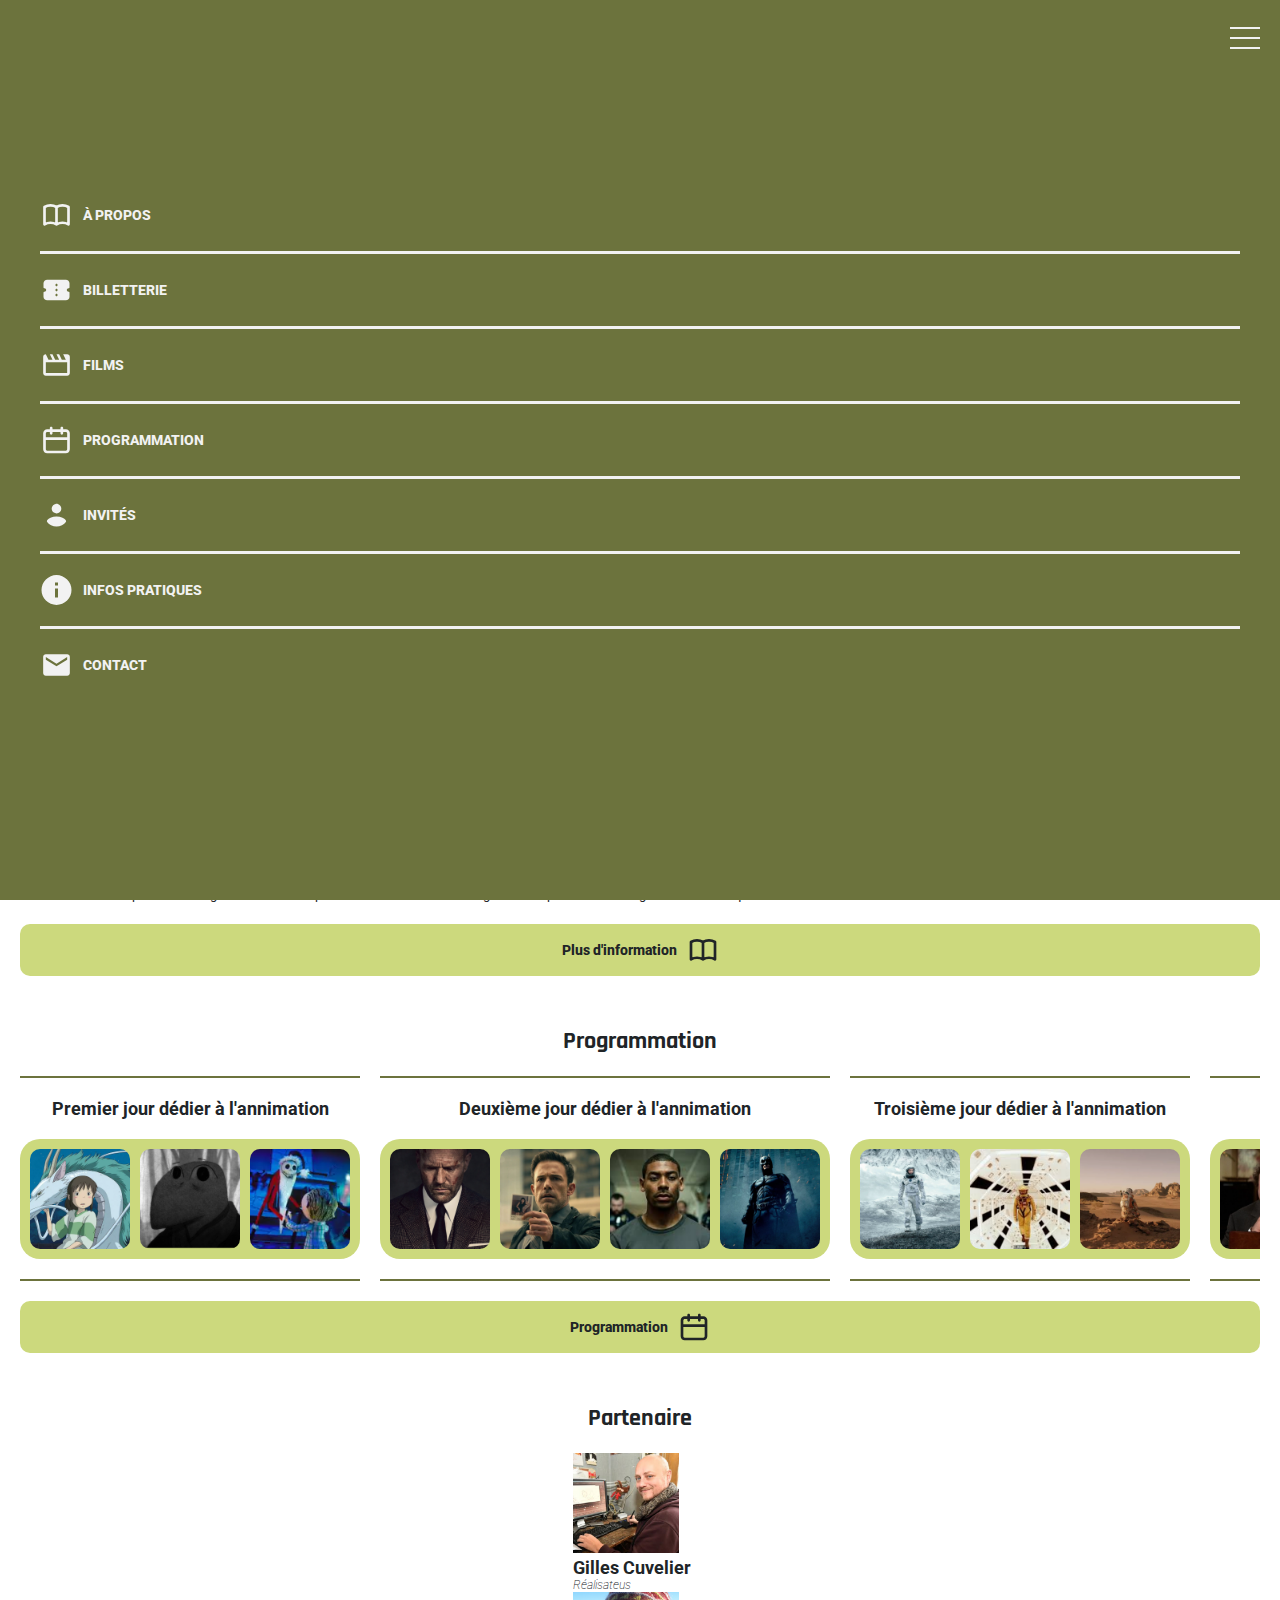
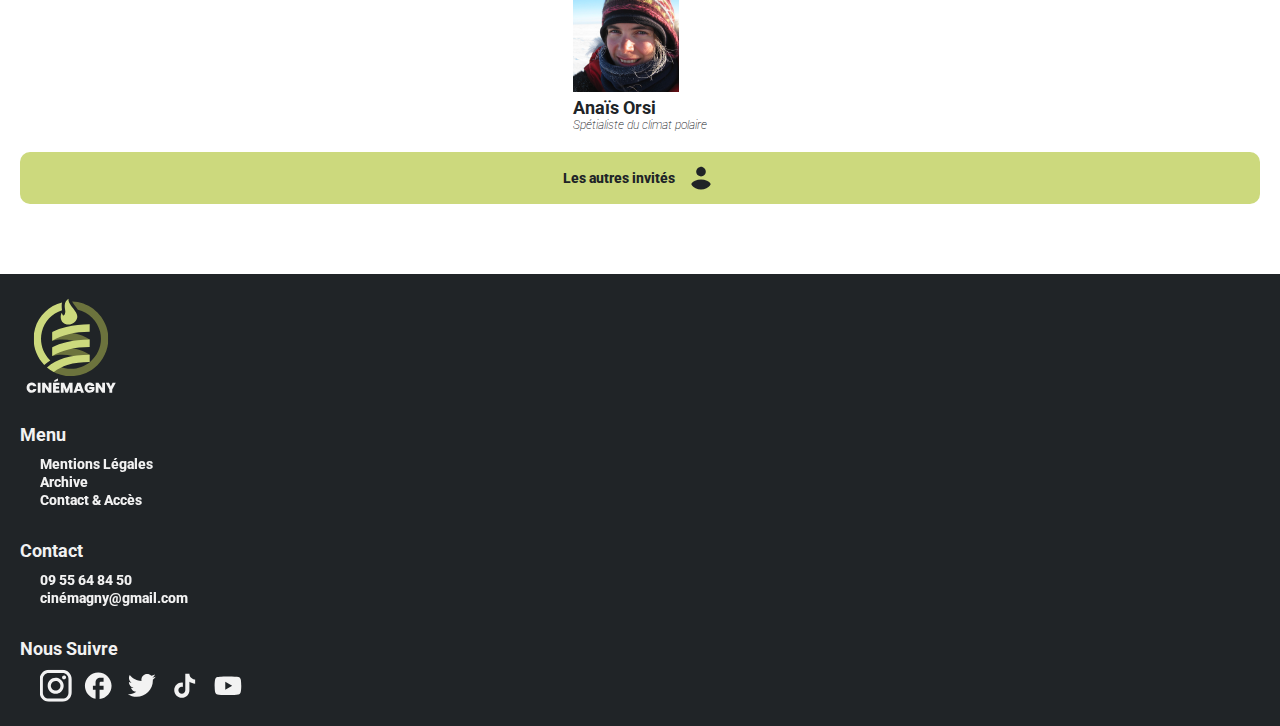
==== index.html @ f781c0ea "Mise en forme du nav" ====
<!DOCTYPE html>
<html lang="fr">

<head>
    <meta charset="UTF-8">
    <meta name="viewport" content="width=device-width, initial-scale=1.0">

    <!-- FavIcon -->
    <link rel="icon" type="image/png" href="assets/icons/logo/favicon/favicon-96x96.png" sizes="96x96" />
    <link rel="icon" type="image/svg+xml" href="assets/icons/logo/favicon/favicon.svg" />
    <link rel="shortcut icon" href="assets/icons/logo/favicon/favicon.ico" />
    <link rel="apple-touch-icon" sizes="180x180" href="assets/icons/logo/favicon/apple-touch-icon.png" />
    <meta name="apple-mobile-web-app-title" content="MyWebSite" />
    <link rel="manifest" href="assets/icons/logo/favicon/site.webmanifest" />

    <!-- CSS Link -->
    <link rel="stylesheet" href="src/css/styles.css">

    <title>Cinémagny</title>
</head>

<body>
    <!-- Header -->
    <header class="header">
        <div class="header__menu menu">
            <a href="/">
                <img class="menu__logo" src="assets/icons/logo/logo.svg" alt="">
            </a>
            <button class="menu__btn" aria-expanded="false" aria-label="Ouvrir le menu">
                <span class="menu__btn-bars"></span>
            </button>
        </div>

        <!-- Nav -->
        <nav class="header__nav nav" aria-hidden="true">
            <ul class="nav__liste">
                <li class="nav__item">
                    <a class="nav__link" href="a_propos.html"><img src="assets/icons/livre_blanc.svg" alt="">À Propos</a>
                </li>
                <li class="nav__item">
                    <a class="nav__link" href="billeterie.html"><img src="assets/icons/billet_blanc.svg"
                            alt="">Billetterie</a>
                </li>
                <li class="nav__item">
                    <a class="nav__link" href="films.html"><img src="assets/icons/films_blanc.svg" alt="">Films</a>
                </li>
                <li class="nav__item">
                    <a class="nav__link" href="programmation.html"><img src="assets/icons/clalendar_blanc.svg"
                            alt="">Programmation</a>
                </li>
                <li class="nav__item">
                    <a class="nav__link" href="invites.html"><img src="assets/icons/profile_blanc.svg" alt="">Invités</a>
                </li>
                <li class="nav__item">
                    <a class="nav__link" href="info_pratiques.html"><img src="assets/icons/about_blanc.svg" alt="">Infos
                        Pratiques</a>
                </li>
                <li class="nav__item">
                    <a class="nav__link nav__laste" href="contact.html"><img src="assets/icons/mail_blanc.svg" alt="">Contact</a>
                </li>
            </ul>
        </nav>
        
        <div class="hero hero-index">
            <h1>Cinémagny</h1>
        </div>
    </header>


    <!-- Content -->
    <section class="content container">
        <article class="content__billet billet">
            <h2>Billeterie</h2>
            <div class="billet__liste">
                <div class="billet__card">
                    <h3>Pass 3 premiers jours</h3>
                    <p>Du 12 au 14 novembre</p>
                    <h3>25€</h3>
                    <img src="assets/icons/buy.svg" alt="">
                </div>
                <div class="billet__card">
                    <h3>Pass 3 derniers jours</h3>
                    <p>Du 14 au 16 novembre</p>
                    <h3>28€</h3>
                    <img src="assets/icons/buy.svg" alt="">
                </div>
                <div class="billet__card">
                    <h3>Pass 5 jours</h3>
                    <p>Date</p>
                    <h3>45€</h3>
                    <img src="assets/icons/buy.svg" alt="">
                </div>
            </div>
            <a class="billet__btn link__btn" href="billeterie.html">
                Billeterie
                <img src="assets/icons/ticket.svg" alt="">
            </a>
        </article>

        <article class="content__propos">
            <h2>À Propos</h2>
            <p><strong>CINEMAGNY</strong> est un festival audiovisuel localisé à Giromagny dédié
                exclusivement au 7ᵉ
                art. Il proposera une sélection variée de films allant des longs au court métrage, ainsi que des
                documentaires ou films d'animation. L'objectif est de célébrer le cinéma dans toute sa diversité et de
                mettre en avant des œuvres, méconnu, innovante ou originale. La particularité de ce festival sera son
                engagement à mettre en avant des talents émergent du cinéma indépendant et mettre en lumière des artistes
                locaux. <strong>CINEMAGNY</strong> offrira une plateforme aux nouveaux réalisateurs pour présenter leurs
                œuvres aussi bien au
                public qu'au professionnel de l'industrie audiovisuel. Le tout pourrait être agrémenter d'avant-première
                exclusives d'hommage et rétrospectives à des figures emblématiques du cinéma.</p>
            <a class="link__btn" href="">
                Plus d'information
                <img src="assets/icons/livre.svg" alt="">
            </a>
        </article>

        <article class="content__prog prog">
            <h2>Programmation</h2>
            <div class="prog__slider slider">
                <div class="slider__item">
                    <h3>Premier jour dédier à l'annimation</h3>
                    <div class="slider__item-img">
                        <img src="assets/img/le_voyage_de_chiiro.png" alt="">
                        <img src="assets/img/fool_time_job.png" alt="">
                        <img src="assets/img/letrange_noel_de_monsieur_jack.png" alt="">
                    </div>
                </div>
                <div class="slider__item">
                    <h3>Deuxième jour dédier à l'annimation</h3>
                    <div class="slider__item-img">
                        <img src="assets/img/un_homme_en_colere.png" alt="">
                        <img src="assets/img/hypnotic.png" alt="">
                        <img src="assets/img/rebel_ridge.png" alt="">
                        <img src="assets/img/the_dark_knight.png" alt="">
                    </div>
                </div>
                <div class="slider__item">
                    <h3>Troisième jour dédier à l'annimation</h3>
                    <div class="slider__item-img">
                        <img src="assets/img/interstellar.png" alt="">
                        <img src="assets/img/2001.png" alt="">
                        <img src="assets/img/seul_sur_mars.png" alt="">
                    </div>
                </div>
                <div class="slider__item">
                    <h3>Quatrième jour dédier à l'annimation</h3>
                    <div class="slider__item-img">
                        <img src="assets/img/le_dine_de_con.png" alt="">
                        <img src="assets/img/astérix_et_obélix.png" alt="">
                        <img src="assets/img/un_ptit_truc_en_plus.png" alt="">
                        <img src="assets/img/oss117.png" alt="">
                    </div>
                </div>
                <div class="slider__item">
                    <h3>Dernier jour dédier à l'annimation</h3>
                    <div class="slider__item-img">
                        <img src="assets/img/sully.png" alt="">
                        <img src="assets/img/12_homme_en_colere.png" alt="">
                        <img src="assets/img/shutter_island.png" alt="">
                    </div>
                </div>
            </div>
            <a class="prog__btn link__btn" href="">
                Programmation
                <img src="assets/icons/calendrier.svg" alt="">
            </a>
        </article>

        <article class="content__partenaire partenaire">
            <h2>Partenaire</h2>
            <div class="partenaire__liste">
                <div class="partenaire__item">
                    <img src="assets/img/gilles_cuvelier.png" alt="">
                    <h3>Gilles Cuvelier</h3>
                    <p class="text-s">Réalisateus</p>
                </div>
                <div class="partenaire__item">
                    <img src="assets/img/anais_orsi.png" alt="">
                    <h3>Anaïs Orsi</h3>
                    <p class="text-s">Spétialiste du climat polaire</p>
                </div>
            </div>
            <a class="partenaire__btn link__btn" href="">
                Les autres invités
                <img src="assets/icons/profile.svg" alt="">
            </a>
        </article>
    </section>

    <footer class="footer container">
        <img class="footer__logo" src="assets/icons/logo/logo.svg" alt="">
        <div class="footer__menu">
            <h3>Menu</h3>
            <ul class="footer__liste">
                <li class="footer__item"><a href="">Mentions Légales</a></li>
                <li class="footer__item"><a href="">Archive</a></li>
                <li class="footer__item"><a href="">Contact & Accès</a></li>
            </ul>
        </div>
        <div class="footer__contact">
            <h3>Contact</h3>
            <ul class="footer__liste">
                <li class="footer__item"><a href="">09 55 64 84 50</a></li>
                <li class="footer__item"><a href="">cinémagny@gmail.com</a></li>
            </ul>
        </div>
        <div class="footer__media">
            <h3>Nous Suivre</h3>
            <ul class="footer__liste footer__liste-media">
                <li class="footer__item">
                    <a href=""><img src="assets/icons/resau/svgexport-49.svg" alt=""></a>
                </li>
                <li class="footer__item">
                    <a href=""><img src="assets/icons/resau/ic_baseline-facebook.svg" alt=""></a>
                </li>
                <li class="footer__item">
                    <a href=""><img src="assets/icons/resau/svgexport-47.svg" alt=""></a>
                </li>
                <li class="footer__item">
                    <a href=""><img src="assets/icons/resau/ic_baseline-tiktok.svg" alt=""></a>
                </li>
                <li class="footer__item">
                    <a href=""><img src="assets/icons/resau/mdi_youtube.svg" alt=""></a>
                </li>
            </ul>
        </div>
    </footer>
</body>

</html>
---- src/css/styles.css ----
/* Fonts */
@import url('https://fonts.googleapis.com/css2?family=Rajdhani:wght@300;400;500;600;700&family=Roboto:ital,wght@0,100;0,300;0,400;0,500;0,700;0,900;1,100;1,300;1,400;1,500;1,700;1,900&display=swap');

/* Vendors */
@import "vendors/normalize.css";

/* Utils */
@import "utils/variables.css";

/* Base */
@import "base/main.css";
@import "base/media.css";

/* Layout */
@import "layout/header.css";
@import "layout/footer.css";

/* Components */
@import "components/menu.css";
@import "components/nav.css";
@import "components/billetterie.css";
@import "components/prog.css";
@import "components/slider.css";
@import "components/hero.css";
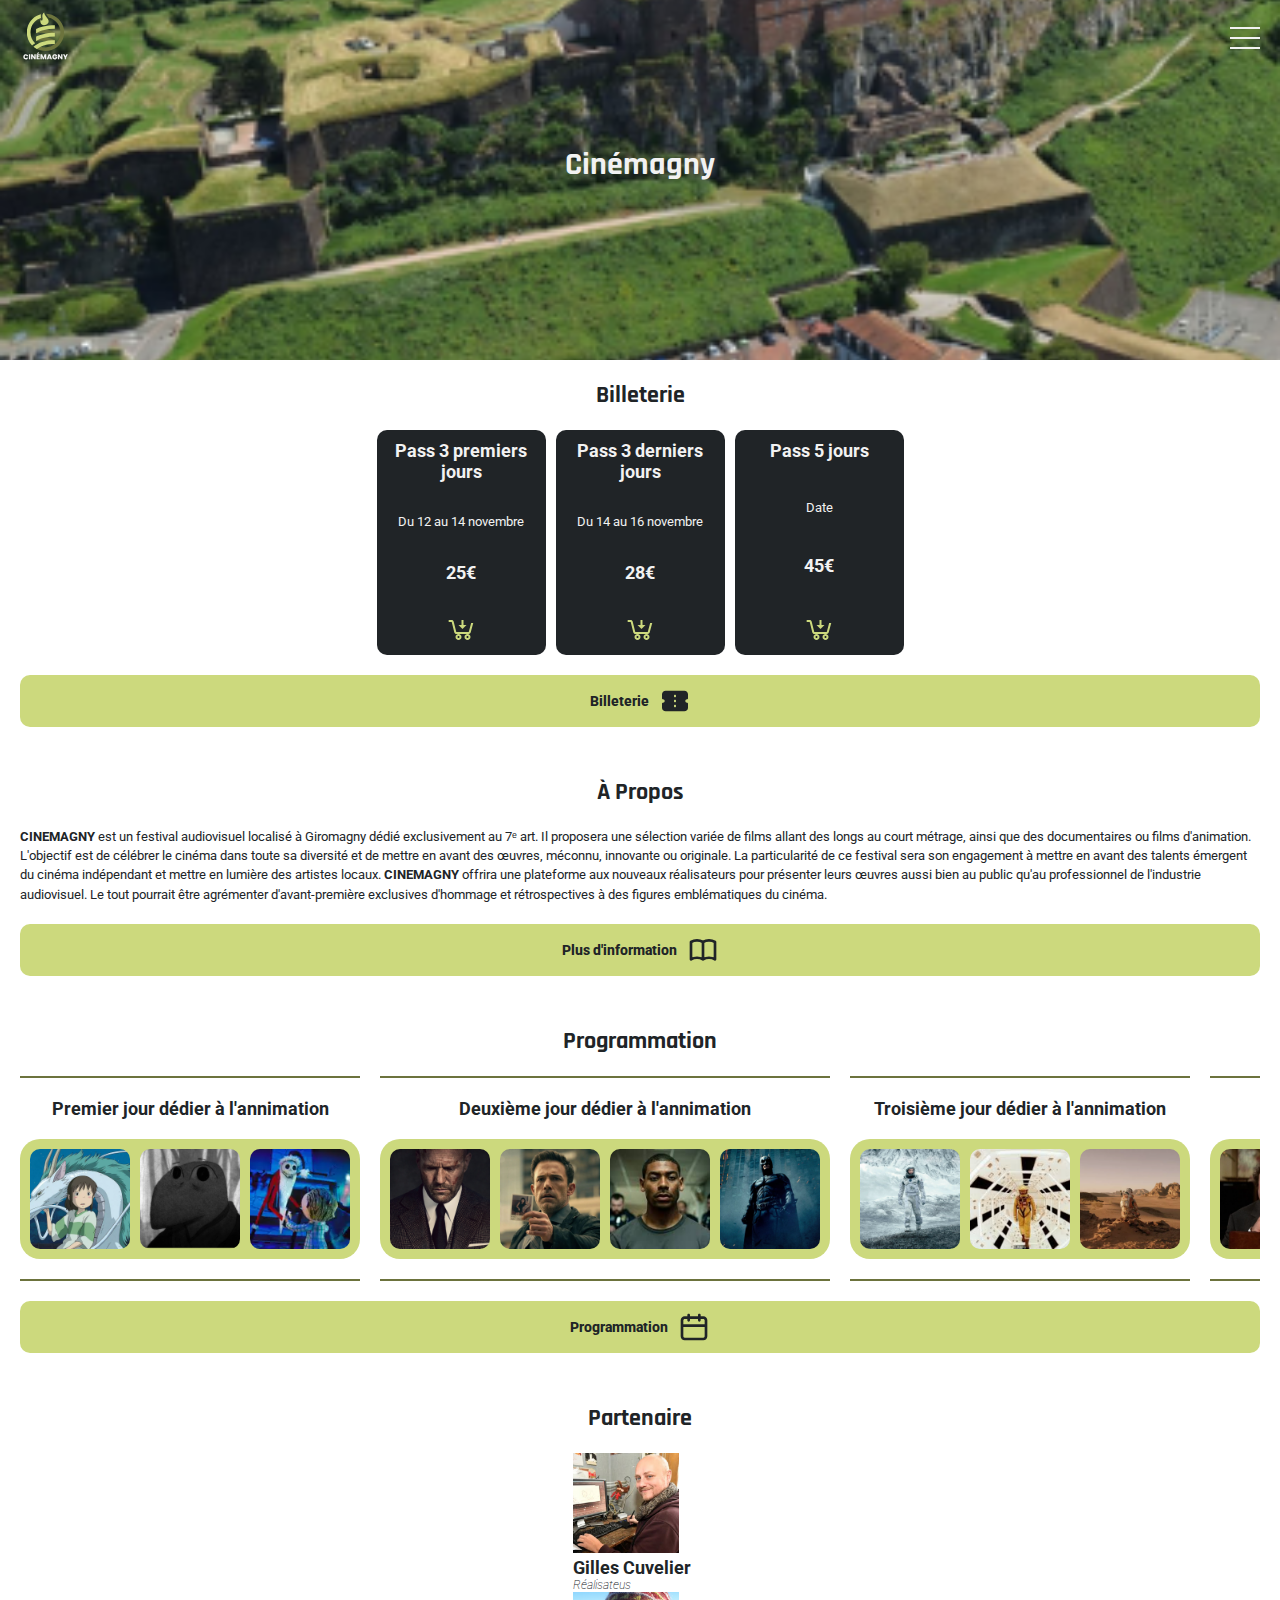
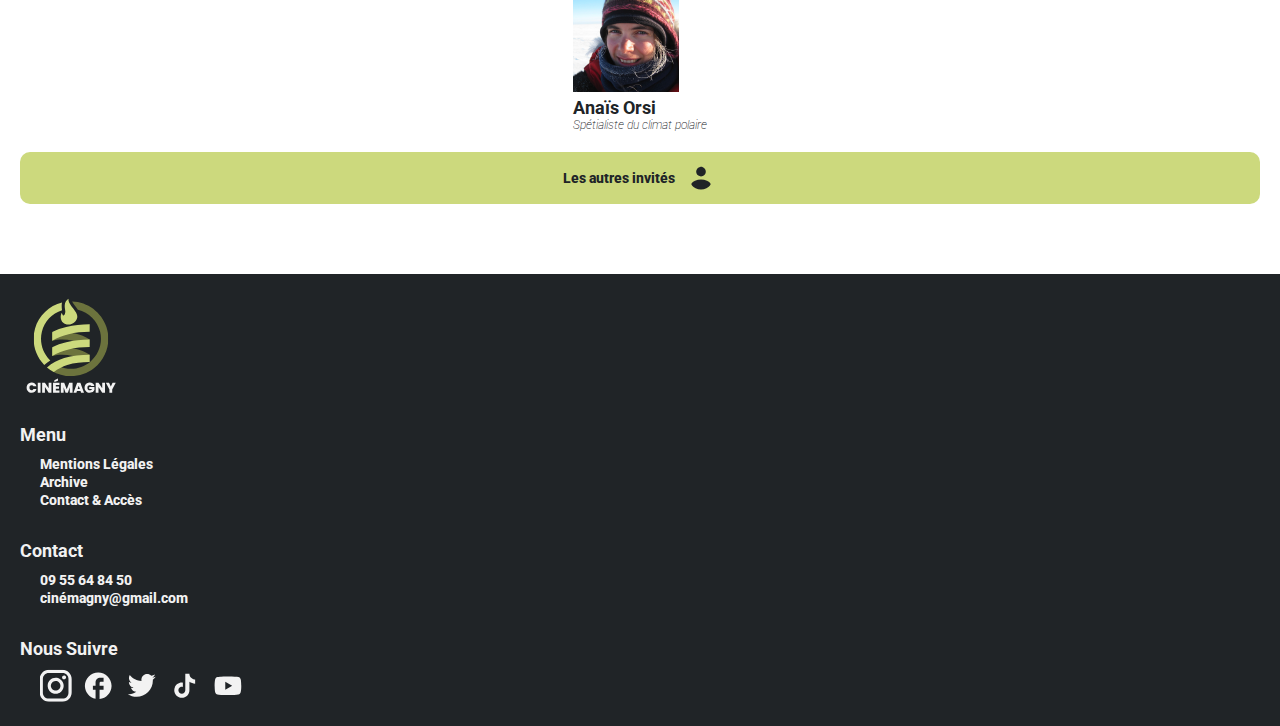
==== commit aa6ddbd6: "Ajout du script du menu + plus de son annimation" ====
--- a/index.html
+++ b/index.html
@@ -226,6 +226,8 @@
             </ul>
         </div>
     </footer>
+
+    <script src="src/js/scripts.js"></script>
 </body>
 
 </html>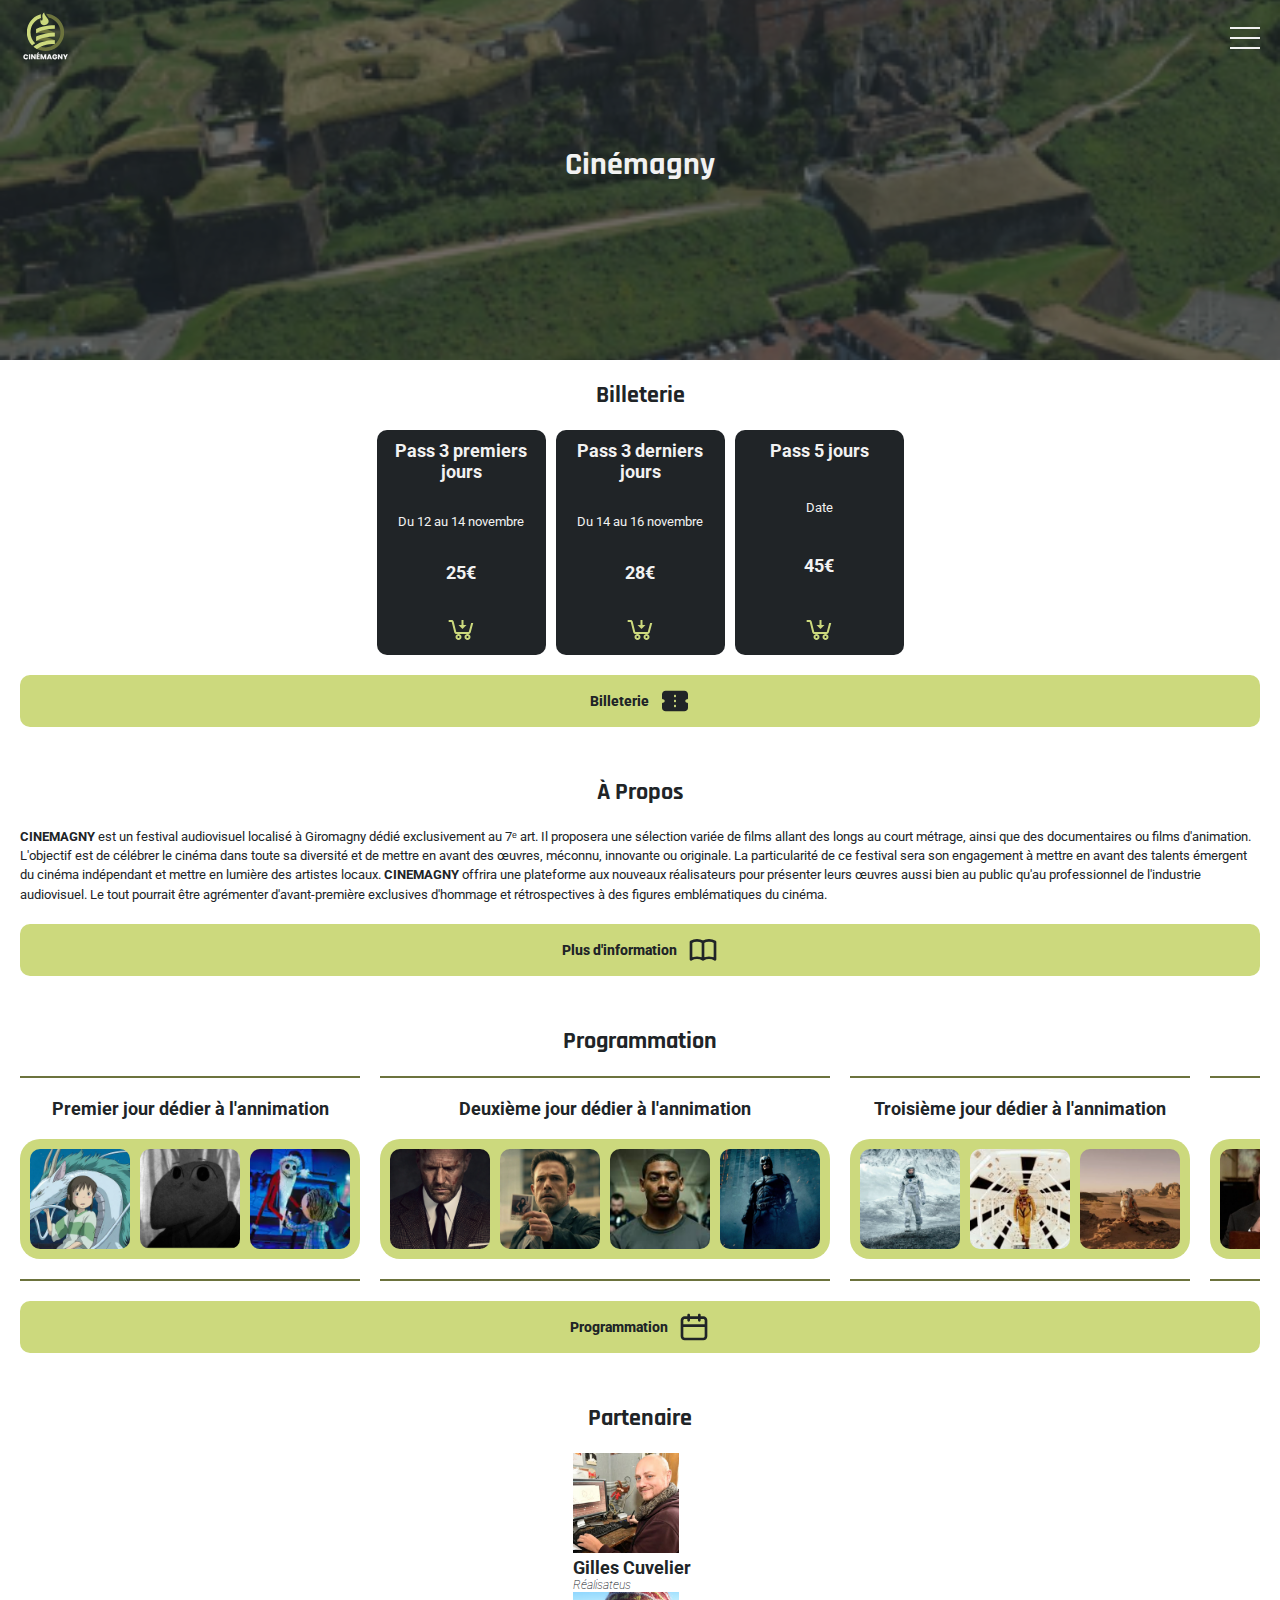
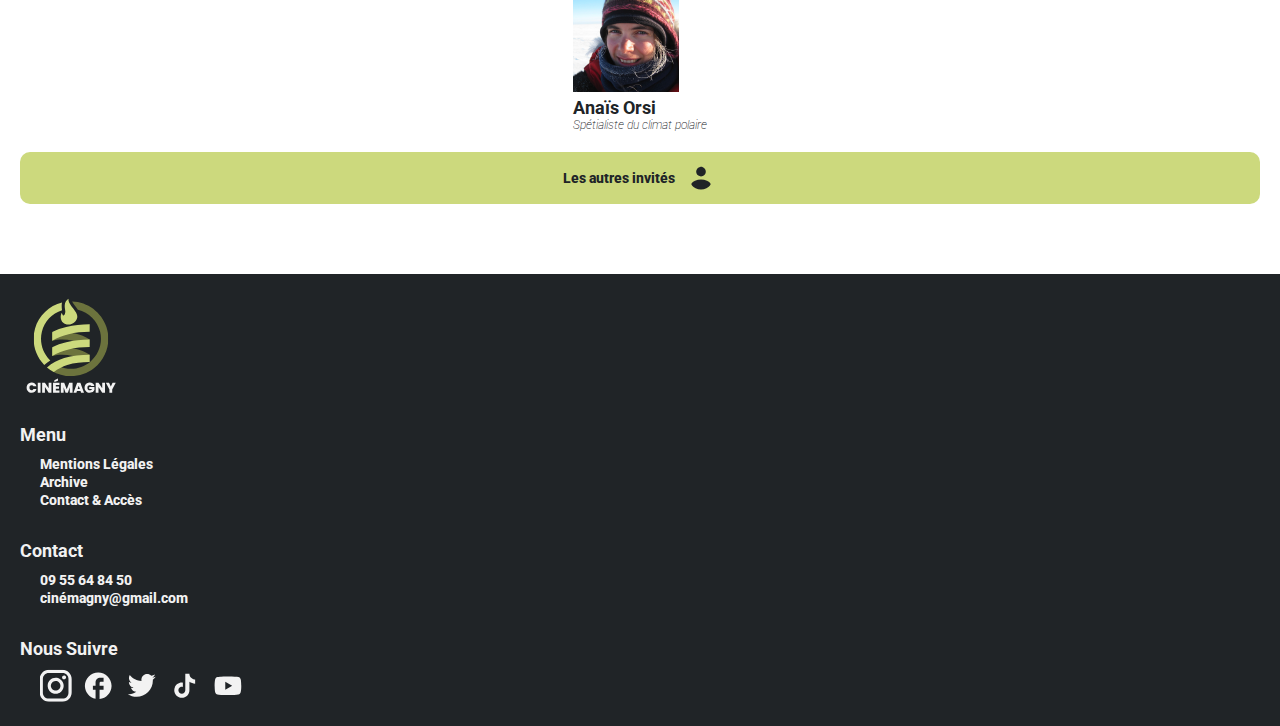
==== commit 9443791f: "Finition du menu et du header" ====
--- a/index.html
+++ b/index.html
@@ -21,7 +21,8 @@
 
 <body>
     <!-- Header -->
-    <header class="header">
+    <header class="header header-index">
+        <div class="header__background-filter"></div>
         <div class="header__menu menu">
             <a href="/">
                 <img class="menu__logo" src="assets/icons/logo/logo.svg" alt="">
@@ -61,7 +62,7 @@
             </ul>
         </nav>
         
-        <div class="hero hero-index">
+        <div class="hero">
             <h1>Cinémagny</h1>
         </div>
     </header>
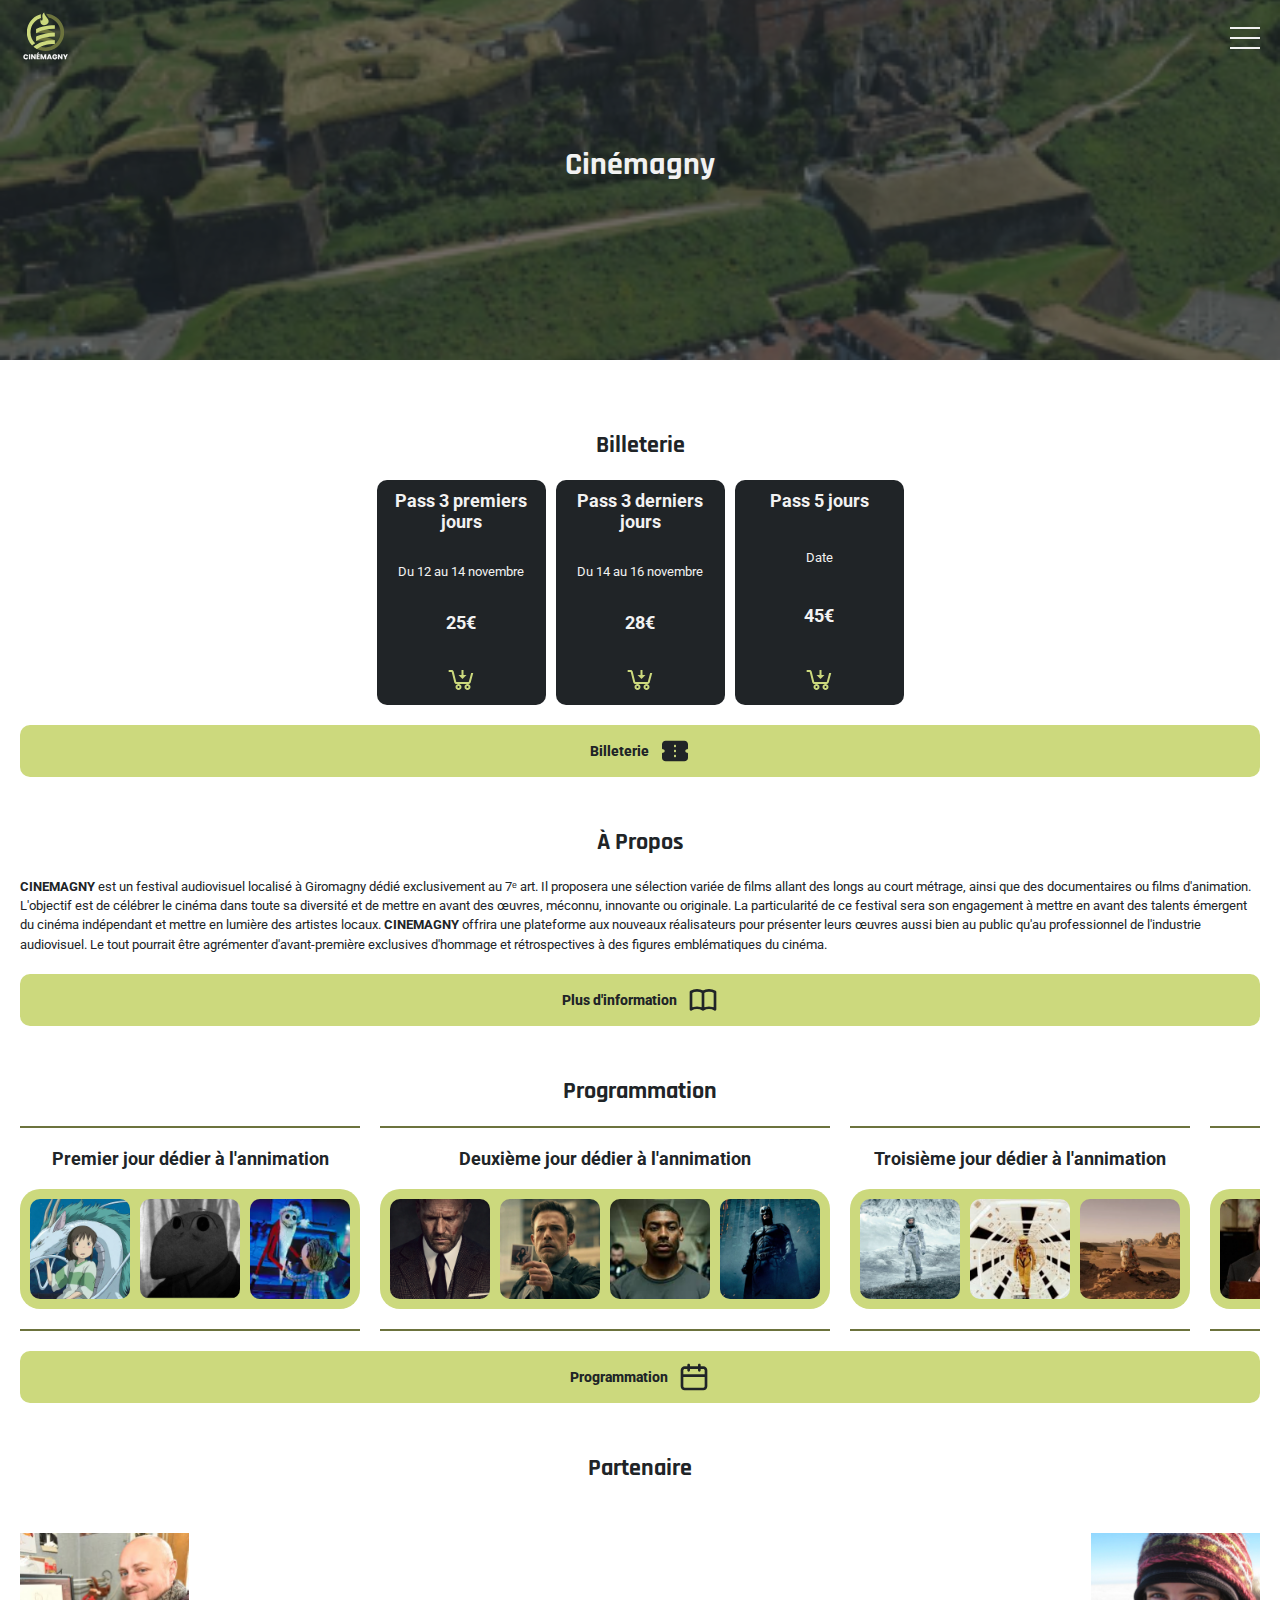
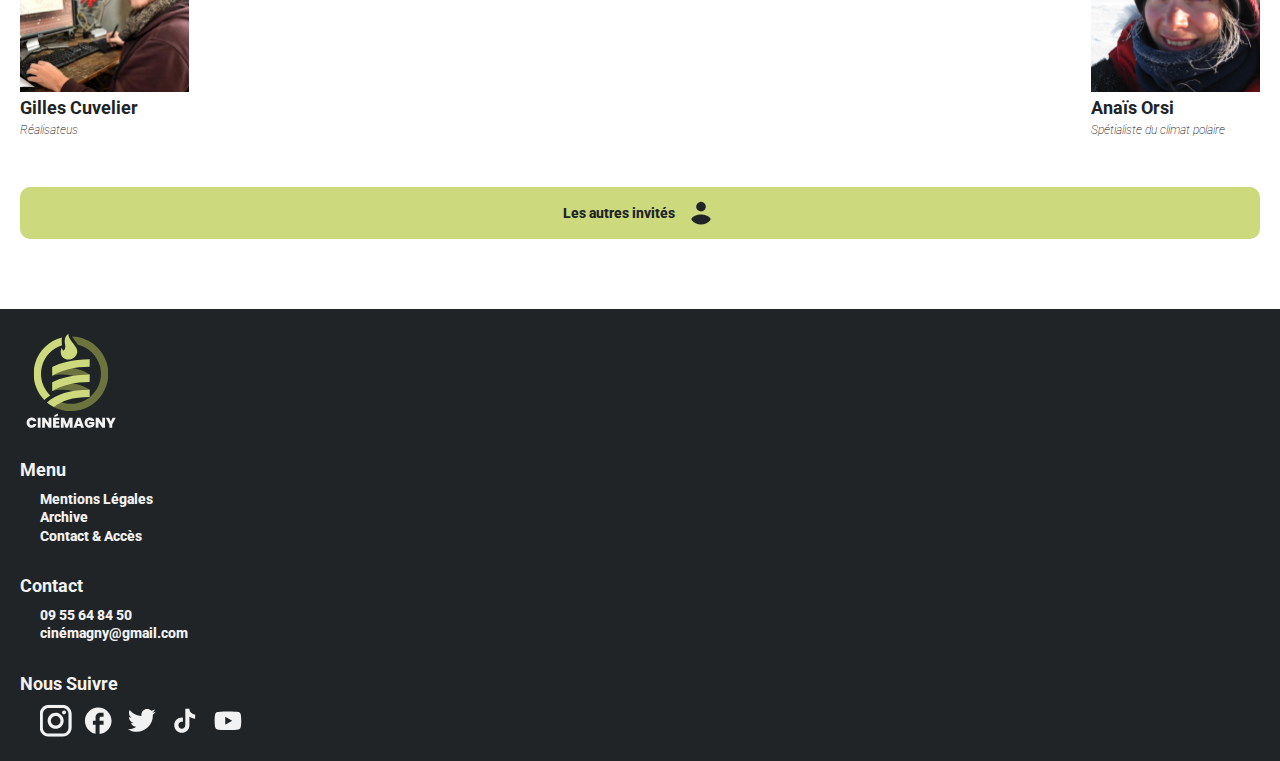
==== commit a72c83cf: "Mise en forme partenaire" ====
--- a/index.html
+++ b/index.html
@@ -98,7 +98,7 @@
             </a>
         </article>
 
-        <article class="content__propos">
+        <article class="content__proposIndex">
             <h2>À Propos</h2>
             <p><strong>CINEMAGNY</strong> est un festival audiovisuel localisé à Giromagny dédié
                 exclusivement au 7ᵉ
--- a/src/css/styles.css
+++ b/src/css/styles.css
@@ -21,4 +21,6 @@
 @import "components/billetterie.css";
 @import "components/prog.css";
 @import "components/slider.css";
-@import "components/hero.css";+@import "components/hero.css";
+@import "components/propos.css";
+@import "components/partenaire.css";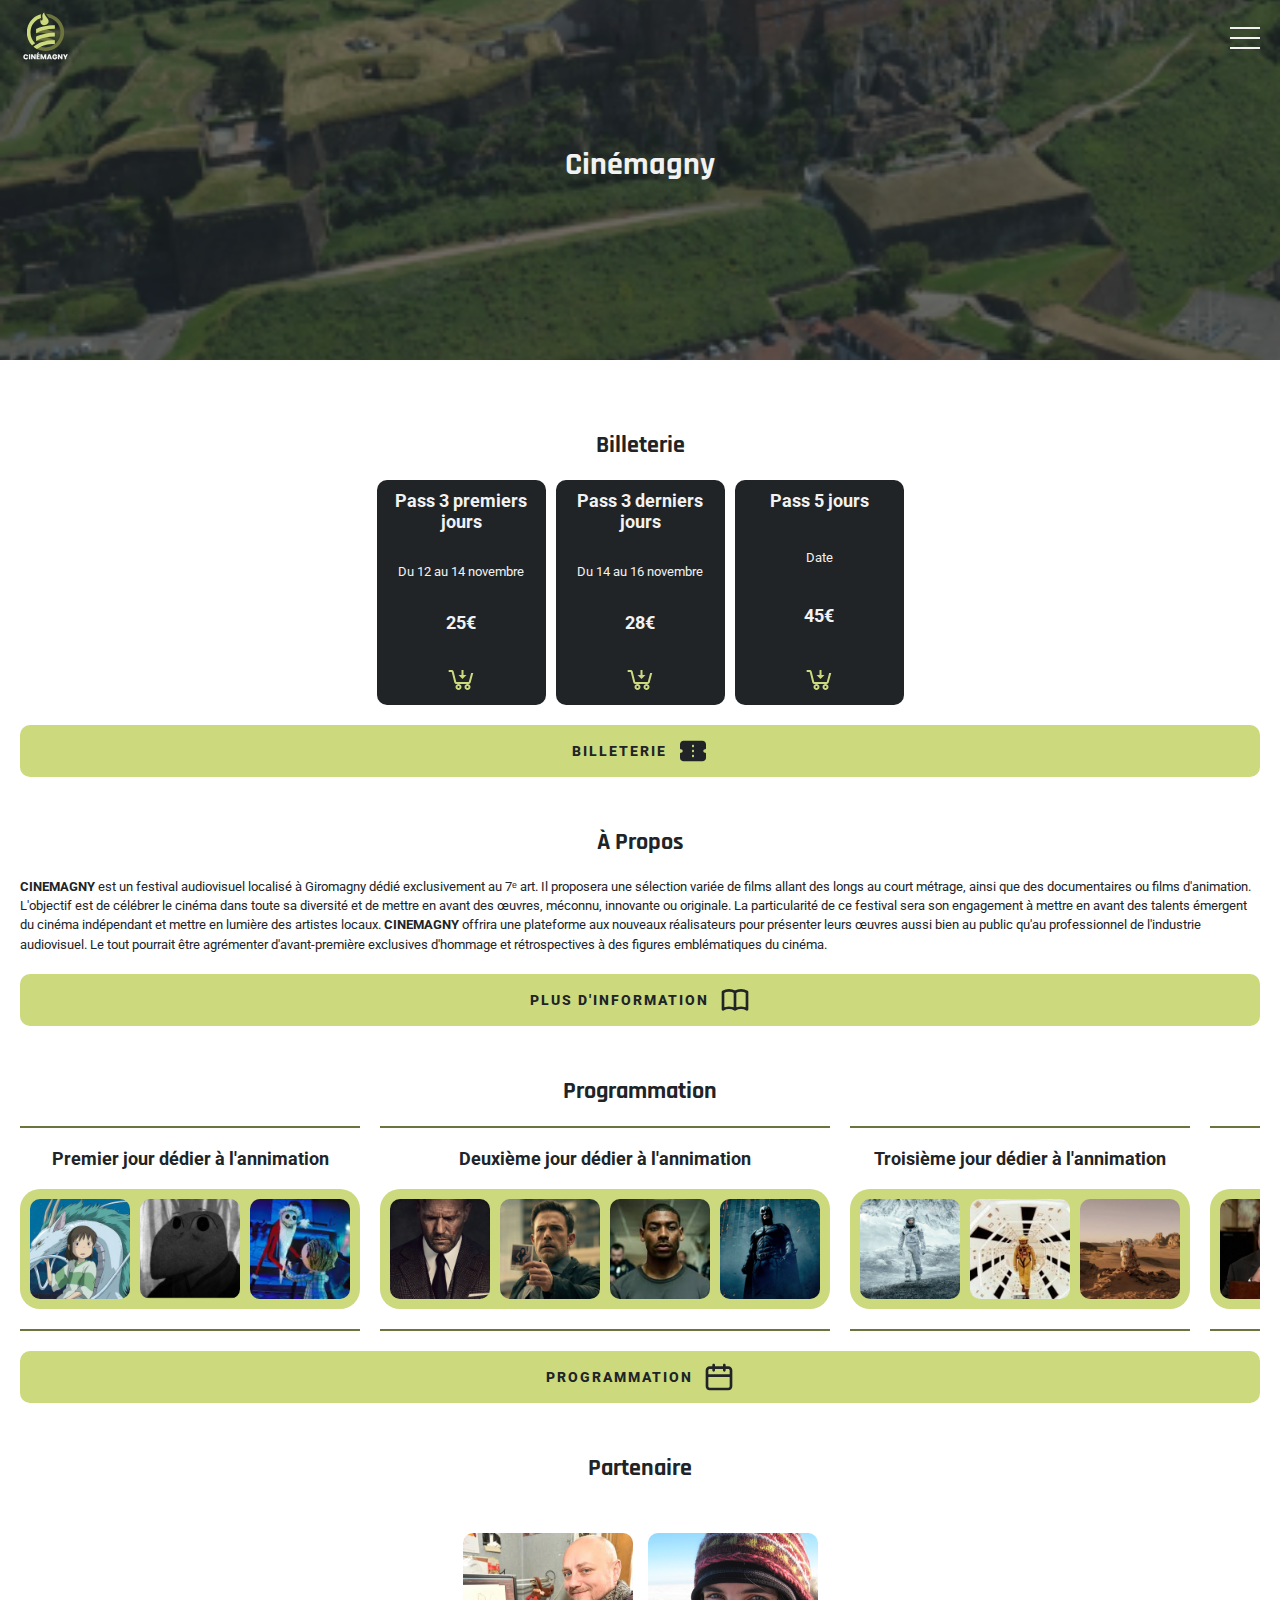
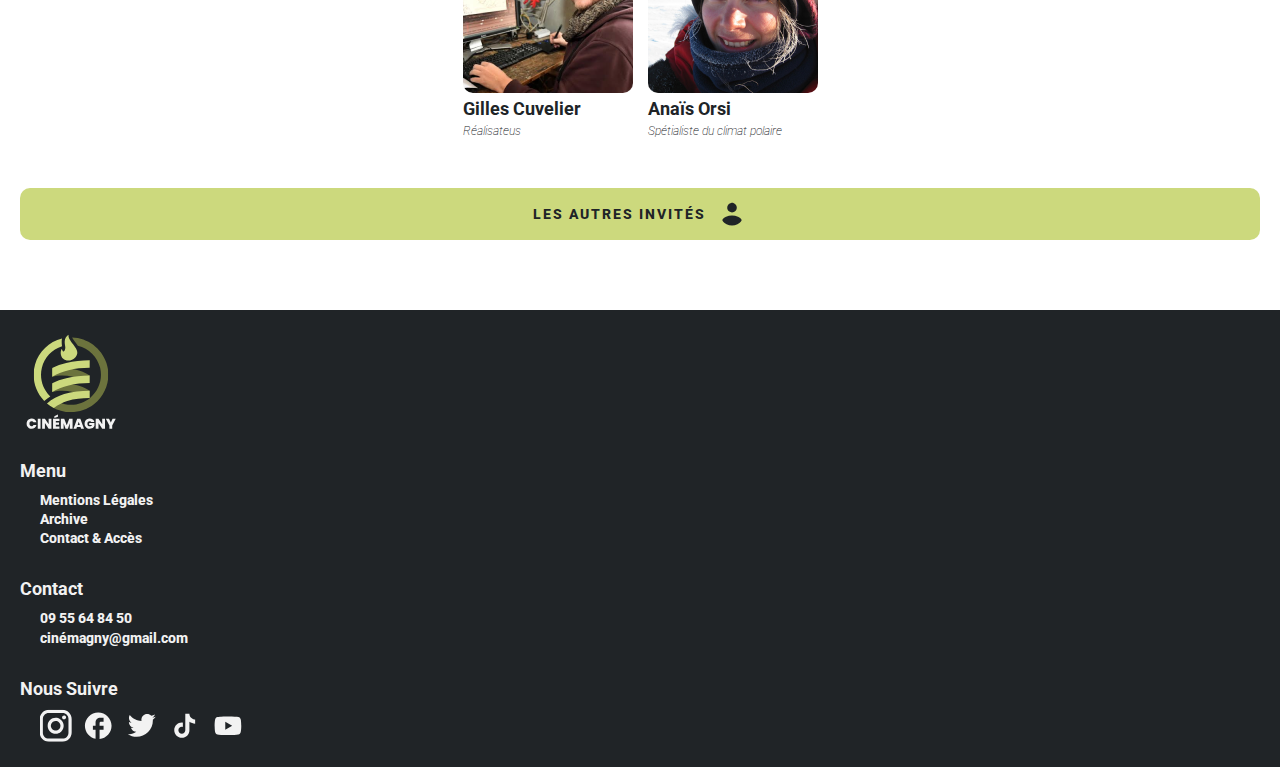
==== commit 9b5ef33c: "Corection de placement et de taille d'image" ====
--- a/index.html
+++ b/index.html
@@ -36,7 +36,8 @@
         <nav class="header__nav nav" aria-hidden="true">
             <ul class="nav__liste">
                 <li class="nav__item">
-                    <a class="nav__link" href="a_propos.html"><img src="assets/icons/livre_blanc.svg" alt="">À Propos</a>
+                    <a class="nav__link" href="a_propos.html"><img src="assets/icons/livre_blanc.svg" alt="">À
+                        Propos</a>
                 </li>
                 <li class="nav__item">
                     <a class="nav__link" href="billeterie.html"><img src="assets/icons/billet_blanc.svg"
@@ -50,18 +51,20 @@
                             alt="">Programmation</a>
                 </li>
                 <li class="nav__item">
-                    <a class="nav__link" href="invites.html"><img src="assets/icons/profile_blanc.svg" alt="">Invités</a>
+                    <a class="nav__link" href="invites.html"><img src="assets/icons/profile_blanc.svg"
+                            alt="">Invités</a>
                 </li>
                 <li class="nav__item">
                     <a class="nav__link" href="info_pratiques.html"><img src="assets/icons/about_blanc.svg" alt="">Infos
                         Pratiques</a>
                 </li>
                 <li class="nav__item">
-                    <a class="nav__link nav__laste" href="contact.html"><img src="assets/icons/mail_blanc.svg" alt="">Contact</a>
+                    <a class="nav__link nav__laste" href="contact.html"><img src="assets/icons/mail_blanc.svg"
+                            alt="">Contact</a>
                 </li>
             </ul>
         </nav>
-        
+
         <div class="hero">
             <h1>Cinémagny</h1>
         </div>
@@ -105,7 +108,8 @@
                 art. Il proposera une sélection variée de films allant des longs au court métrage, ainsi que des
                 documentaires ou films d'animation. L'objectif est de célébrer le cinéma dans toute sa diversité et de
                 mettre en avant des œuvres, méconnu, innovante ou originale. La particularité de ce festival sera son
-                engagement à mettre en avant des talents émergent du cinéma indépendant et mettre en lumière des artistes
+                engagement à mettre en avant des talents émergent du cinéma indépendant et mettre en lumière des
+                artistes
                 locaux. <strong>CINEMAGNY</strong> offrira une plateforme aux nouveaux réalisateurs pour présenter leurs
                 œuvres aussi bien au
                 public qu'au professionnel de l'industrie audiovisuel. Le tout pourrait être agrémenter d'avant-première
@@ -168,19 +172,24 @@
             </a>
         </article>
 
+        <!-- Partenaire -->
         <article class="content__partenaire partenaire">
             <h2>Partenaire</h2>
             <div class="partenaire__liste">
-                <div class="partenaire__item">
-                    <img src="assets/img/gilles_cuvelier.png" alt="">
-                    <h3>Gilles Cuvelier</h3>
-                    <p class="text-s">Réalisateus</p>
-                </div>
-                <div class="partenaire__item">
-                    <img src="assets/img/anais_orsi.png" alt="">
-                    <h3>Anaïs Orsi</h3>
-                    <p class="text-s">Spétialiste du climat polaire</p>
-                </div>
+                <a href="invite.html">
+                    <div class="partenaire__item">
+                        <img src="assets/img/gilles_cuvelier.png" alt="">
+                        <h3>Gilles Cuvelier</h3>
+                        <p class="text-s">Réalisateus</p>
+                    </div>
+                </a>
+                <a href="invite.html">
+                    <div class="partenaire__item">
+                        <img src="assets/img/anais_orsi.png" alt="">
+                        <h3>Anaïs Orsi</h3>
+                        <p class="text-s">Spétialiste du climat polaire</p>
+                    </div>
+                </a>
             </div>
             <a class="partenaire__btn link__btn" href="">
                 Les autres invités
--- a/src/css/styles.css
+++ b/src/css/styles.css
@@ -23,4 +23,9 @@
 @import "components/slider.css";
 @import "components/hero.css";
 @import "components/propos.css";
-@import "components/partenaire.css";+@import "components/partenaire.css";
+@import "components/contact.css";
+@import "components/filter_nav.css";
+@import "components/filter_search.css";
+@import "components/filtre.css";
+@import "components/invite.css";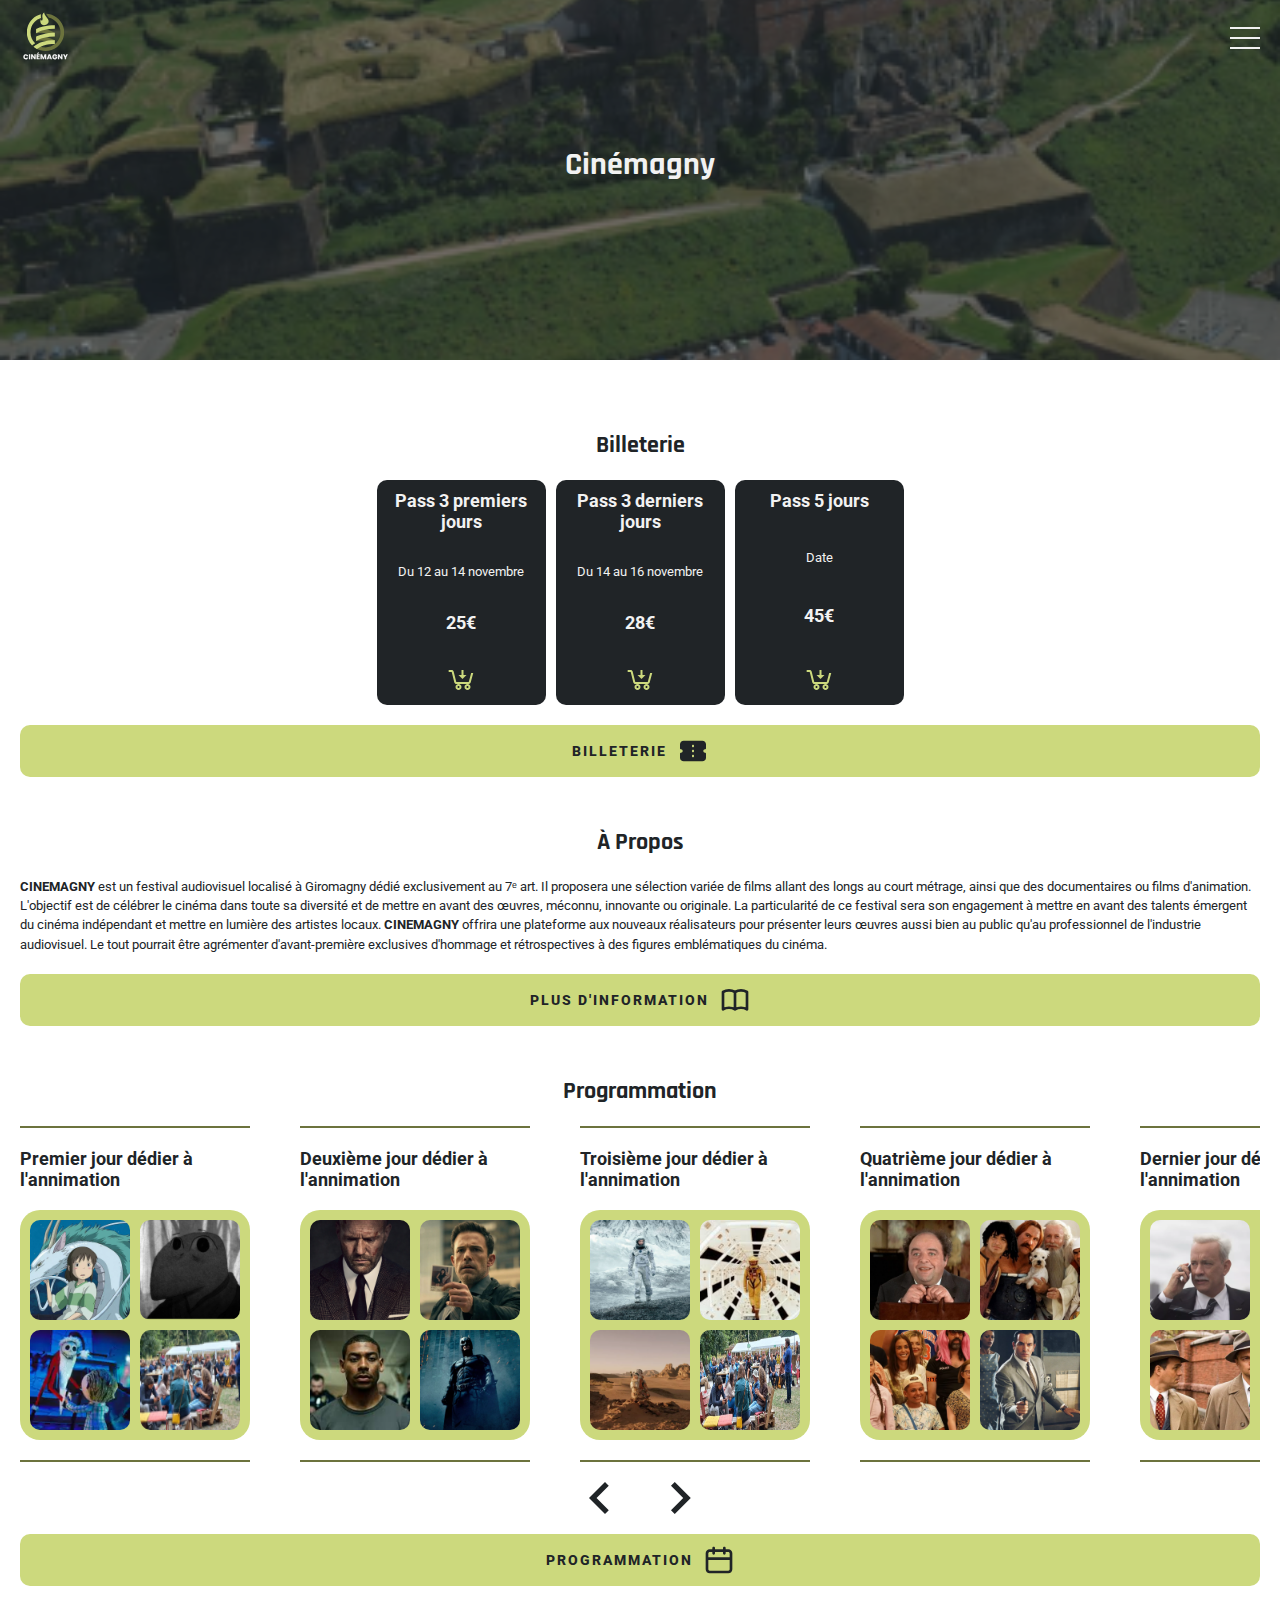
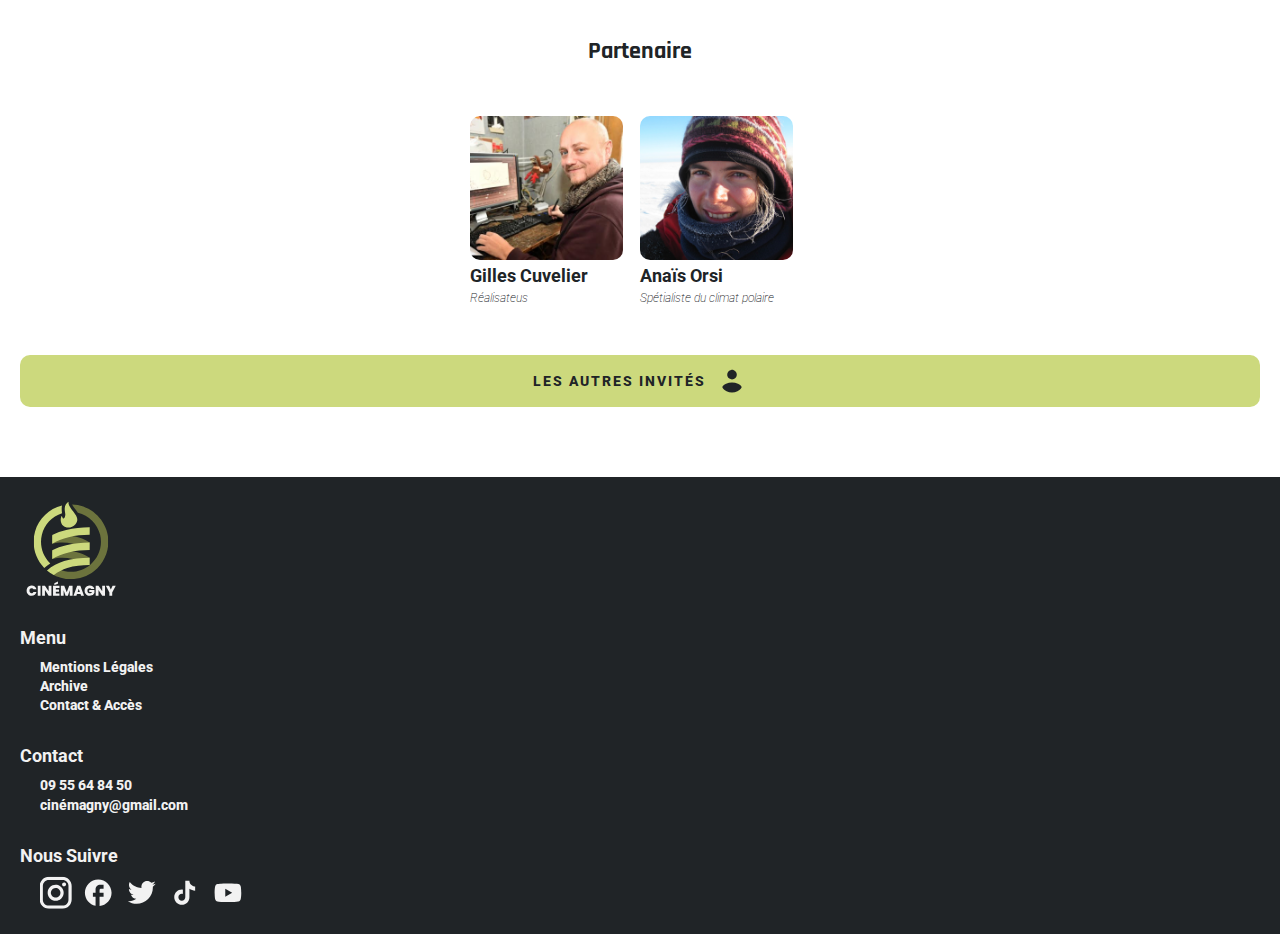
==== commit 729be0b0: "Fonctionnement des slider" ====
--- a/index.html
+++ b/index.html
@@ -122,13 +122,14 @@
 
         <article class="content__prog prog">
             <h2>Programmation</h2>
-            <div class="prog__slider slider">
+            <div class="prog__slider slider slider-index">
                 <div class="slider__item">
                     <h3>Premier jour dédier à l'annimation</h3>
                     <div class="slider__item-img">
                         <img src="assets/img/le_voyage_de_chiiro.png" alt="">
                         <img src="assets/img/fool_time_job.png" alt="">
                         <img src="assets/img/letrange_noel_de_monsieur_jack.png" alt="">
+                        <img src="assets/img/festival_1_card.png" alt="">
                     </div>
                 </div>
                 <div class="slider__item">
@@ -146,6 +147,7 @@
                         <img src="assets/img/interstellar.png" alt="">
                         <img src="assets/img/2001.png" alt="">
                         <img src="assets/img/seul_sur_mars.png" alt="">
+                        <img src="assets/img/festival_dehors_1.png" alt="">
                     </div>
                 </div>
                 <div class="slider__item">
@@ -163,8 +165,13 @@
                         <img src="assets/img/sully.png" alt="">
                         <img src="assets/img/12_homme_en_colere.png" alt="">
                         <img src="assets/img/shutter_island.png" alt="">
-                    </div>
-                </div>
+                        <img src="assets/img/festival_2_card.png" alt="">
+                    </div>
+                </div>
+            </div>
+            <div class="slider__btn">
+                <button class="slider__btn-left left-index"><img src="assets/icons/defilement_gauche.svg" alt=""></button>
+                <button class="slider__btn-right right-index"><img src="assets/icons/defilement_droite.svg" alt=""></button>
             </div>
             <a class="prog__btn link__btn" href="">
                 Programmation
@@ -238,6 +245,7 @@
     </footer>
 
     <script src="src/js/scripts.js"></script>
+    <script src="src/js/slider_index.js"></script>
 </body>
 
 </html>--- a/src/css/styles.css
+++ b/src/css/styles.css
@@ -28,4 +28,7 @@
 @import "components/filter_nav.css";
 @import "components/filter_search.css";
 @import "components/filtre.css";
-@import "components/invite.css";+@import "components/invite.css";
+@import "components/info.css";
+@import "components/films.css";
+@import "components/programmation.css";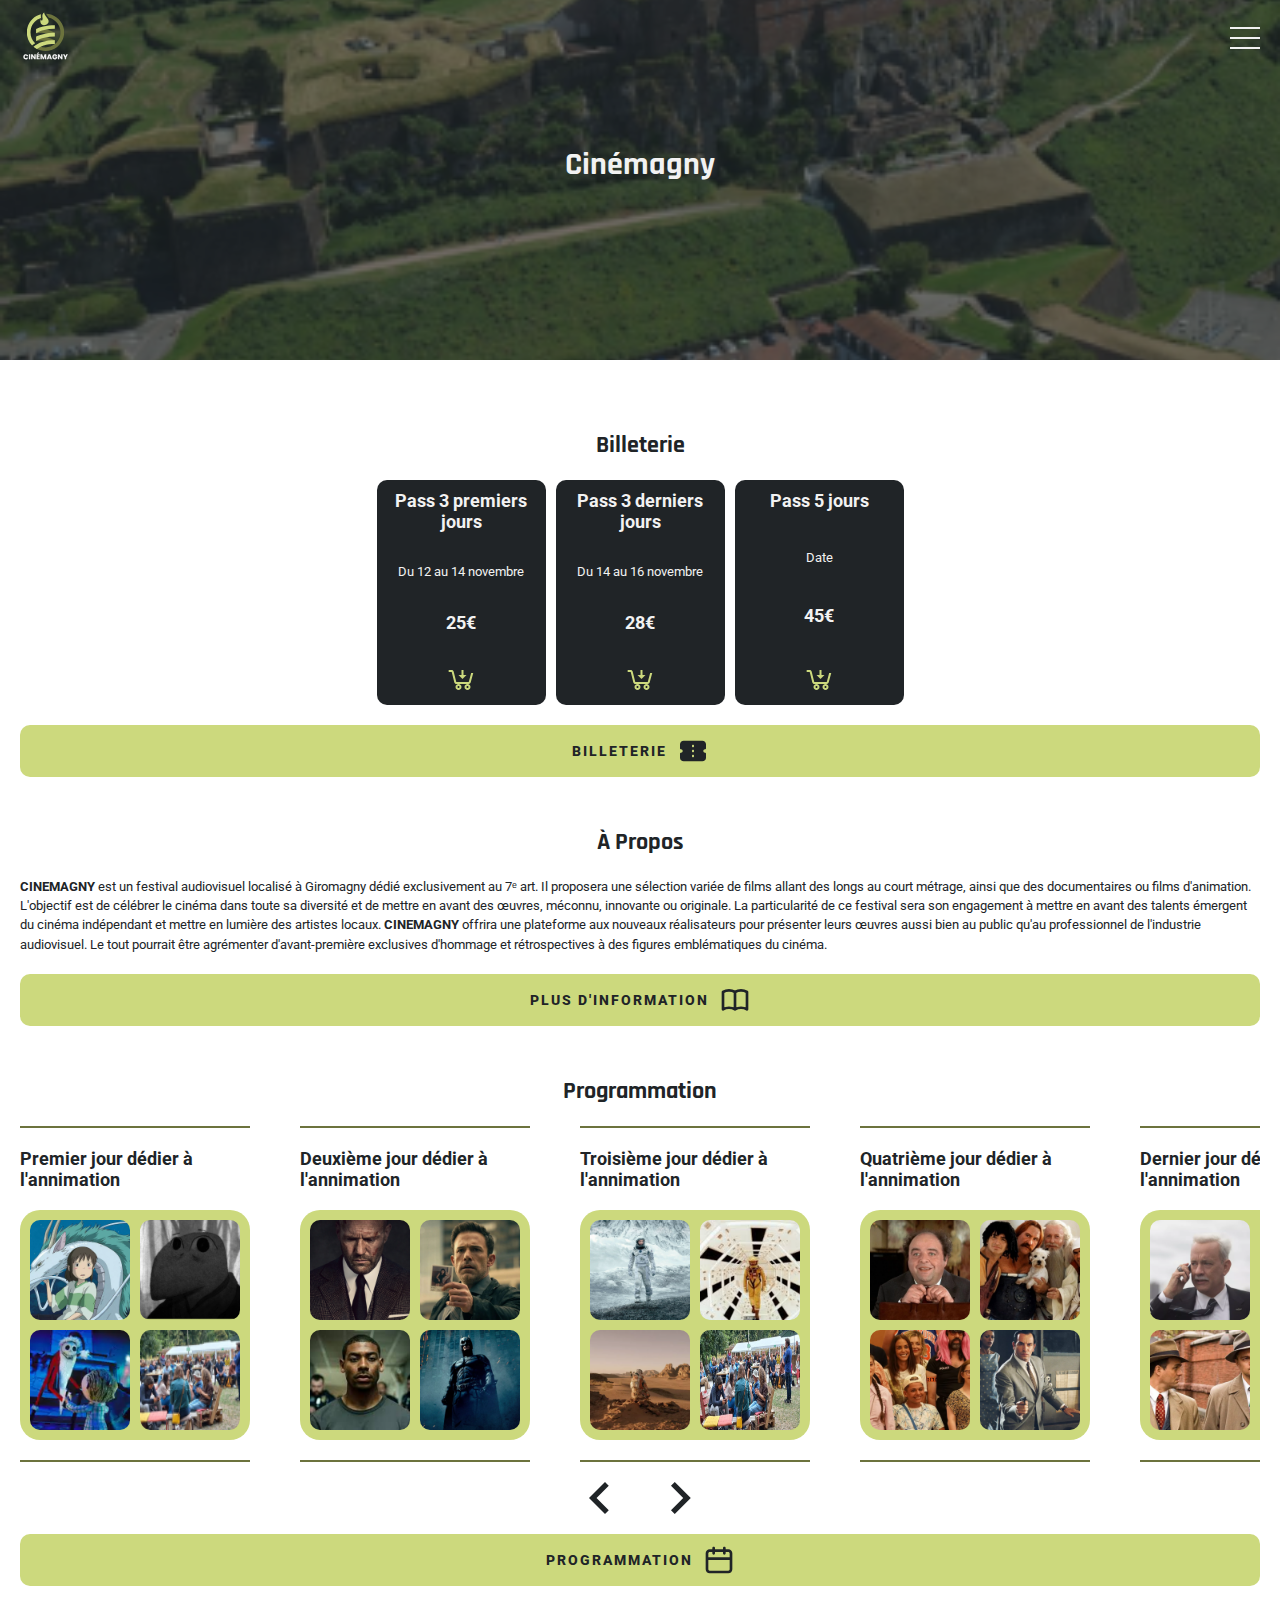
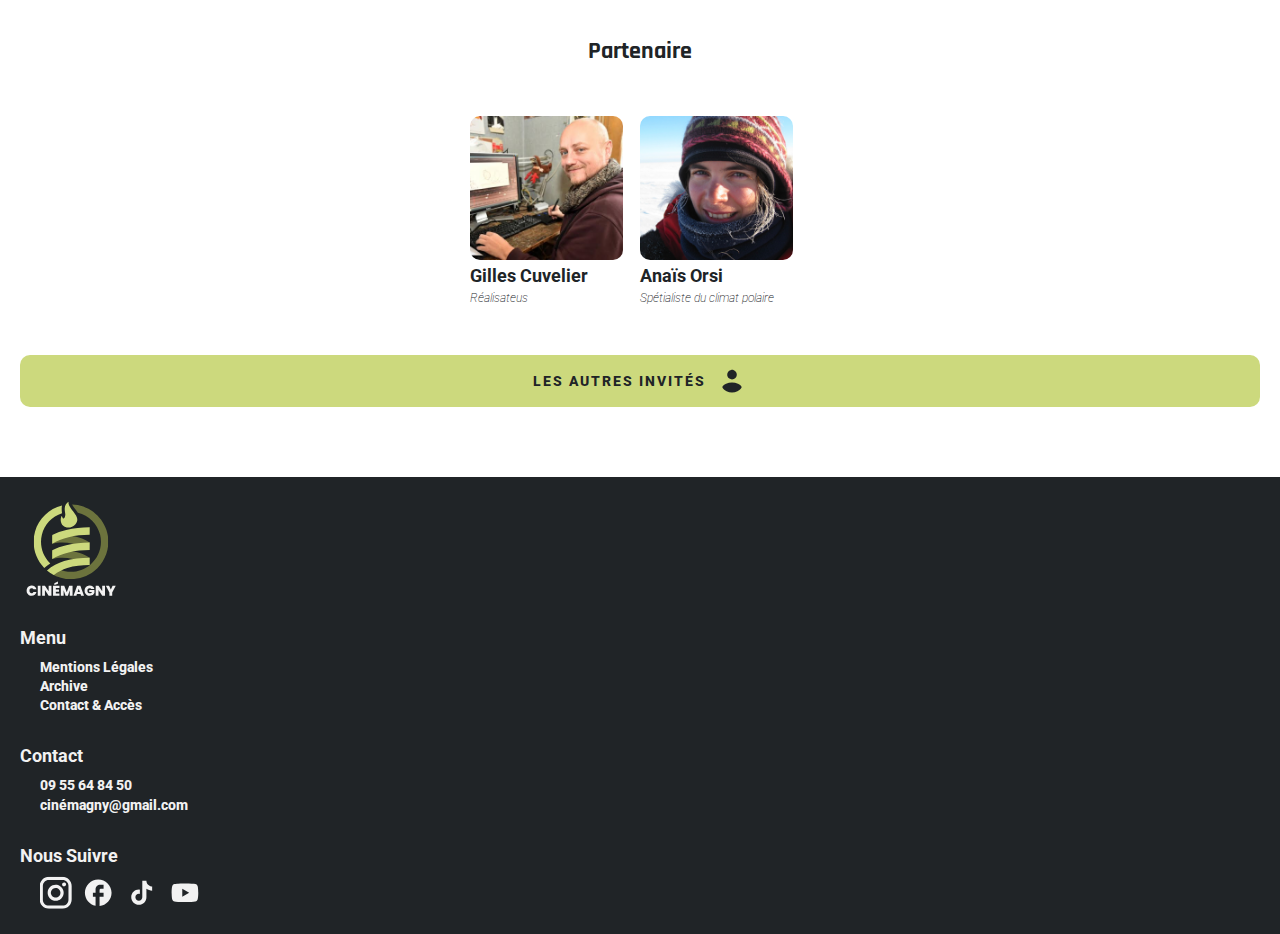
==== commit 0997bac6: "Alt-text des footer" ====
--- a/index.html
+++ b/index.html
@@ -25,7 +25,7 @@
         <div class="header__background-filter"></div>
         <div class="header__menu menu">
             <a href="/">
-                <img class="menu__logo" src="assets/icons/logo/logo.svg" alt="">
+                <img class="menu__logo" src="assets/icons/logo/logo.svg" alt="Logo de Cinémagny">
             </a>
             <button class="menu__btn" aria-expanded="false" aria-label="Ouvrir le menu">
                 <span class="menu__btn-bars"></span>
@@ -36,31 +36,31 @@
         <nav class="header__nav nav" aria-hidden="true">
             <ul class="nav__liste">
                 <li class="nav__item">
-                    <a class="nav__link" href="a_propos.html"><img src="assets/icons/livre_blanc.svg" alt="">À
+                    <a class="nav__link" href="a_propos.html"><img src="assets/icons/livre_blanc.svg" alt="Icône livre">À
                         Propos</a>
                 </li>
                 <li class="nav__item">
                     <a class="nav__link" href="billeterie.html"><img src="assets/icons/billet_blanc.svg"
-                            alt="">Billetterie</a>
-                </li>
-                <li class="nav__item">
-                    <a class="nav__link" href="films.html"><img src="assets/icons/films_blanc.svg" alt="">Films</a>
+                            alt="Icône billet">Billetterie</a>
+                </li>
+                <li class="nav__item">
+                    <a class="nav__link" href="films.html"><img src="assets/icons/films_blanc.svg" alt="Icône films">Films</a>
                 </li>
                 <li class="nav__item">
                     <a class="nav__link" href="programmation.html"><img src="assets/icons/clalendar_blanc.svg"
-                            alt="">Programmation</a>
+                            alt="Icône calendrier">Programmation</a>
                 </li>
                 <li class="nav__item">
                     <a class="nav__link" href="invites.html"><img src="assets/icons/profile_blanc.svg"
-                            alt="">Invités</a>
-                </li>
-                <li class="nav__item">
-                    <a class="nav__link" href="info_pratiques.html"><img src="assets/icons/about_blanc.svg" alt="">Infos
+                            alt="Icône profile">Invités</a>
+                </li>
+                <li class="nav__item">
+                    <a class="nav__link" href="info_pratiques.html"><img src="assets/icons/about_blanc.svg" alt="Icône information">Infos
                         Pratiques</a>
                 </li>
                 <li class="nav__item">
                     <a class="nav__link nav__laste" href="contact.html"><img src="assets/icons/mail_blanc.svg"
-                            alt="">Contact</a>
+                            alt="Icône contact">Contact</a>
                 </li>
             </ul>
         </nav>
@@ -80,24 +80,24 @@
                     <h3>Pass 3 premiers jours</h3>
                     <p>Du 12 au 14 novembre</p>
                     <h3>25€</h3>
-                    <img src="assets/icons/buy.svg" alt="">
+                    <img src="assets/icons/buy.svg" alt="Icône achat">
                 </div>
                 <div class="billet__card">
                     <h3>Pass 3 derniers jours</h3>
                     <p>Du 14 au 16 novembre</p>
                     <h3>28€</h3>
-                    <img src="assets/icons/buy.svg" alt="">
+                    <img src="assets/icons/buy.svg" alt="Icône achat">
                 </div>
                 <div class="billet__card">
                     <h3>Pass 5 jours</h3>
                     <p>Date</p>
                     <h3>45€</h3>
-                    <img src="assets/icons/buy.svg" alt="">
+                    <img src="assets/icons/buy.svg" alt="Icône achat">
                 </div>
             </div>
             <a class="billet__btn link__btn" href="billeterie.html">
                 Billeterie
-                <img src="assets/icons/ticket.svg" alt="">
+                <img src="assets/icons/ticket.svg" alt="Icône billet">
             </a>
         </article>
 
@@ -116,7 +116,7 @@
                 exclusives d'hommage et rétrospectives à des figures emblématiques du cinéma.</p>
             <a class="link__btn" href="">
                 Plus d'information
-                <img src="assets/icons/livre.svg" alt="">
+                <img src="assets/icons/livre.svg" alt="Icône livre">
             </a>
         </article>
 
@@ -126,56 +126,56 @@
                 <div class="slider__item">
                     <h3>Premier jour dédier à l'annimation</h3>
                     <div class="slider__item-img">
-                        <img src="assets/img/le_voyage_de_chiiro.png" alt="">
-                        <img src="assets/img/fool_time_job.png" alt="">
-                        <img src="assets/img/letrange_noel_de_monsieur_jack.png" alt="">
-                        <img src="assets/img/festival_1_card.png" alt="">
+                        <img src="assets/img/le_voyage_de_chiiro.png" alt="Image d'illustration du film le voyage de chihiro">
+                        <img src="assets/img/fool_time_job.png" alt="Image d'illustration du film fool time job">
+                        <img src="assets/img/letrange_noel_de_monsieur_jack.png" alt="Image d'illustration du film l'étrange noël de monsieur jack">
+                        <img src="assets/img/festival_1_card.png" alt="Image d'illustration du festivam">
                     </div>
                 </div>
                 <div class="slider__item">
                     <h3>Deuxième jour dédier à l'annimation</h3>
                     <div class="slider__item-img">
-                        <img src="assets/img/un_homme_en_colere.png" alt="">
-                        <img src="assets/img/hypnotic.png" alt="">
-                        <img src="assets/img/rebel_ridge.png" alt="">
-                        <img src="assets/img/the_dark_knight.png" alt="">
+                        <img src="assets/img/un_homme_en_colere.png" alt="Image d'illustration du film un homme en colère">
+                        <img src="assets/img/hypnotic.png" alt="Image d'illustration du film hypnotic">
+                        <img src="assets/img/rebel_ridge.png" alt="Image d'illustration du film rebel ridge">
+                        <img src="assets/img/the_dark_knight.png" alt="Image d'illustration du film the dark knight">
                     </div>
                 </div>
                 <div class="slider__item">
                     <h3>Troisième jour dédier à l'annimation</h3>
                     <div class="slider__item-img">
-                        <img src="assets/img/interstellar.png" alt="">
-                        <img src="assets/img/2001.png" alt="">
-                        <img src="assets/img/seul_sur_mars.png" alt="">
-                        <img src="assets/img/festival_dehors_1.png" alt="">
+                        <img src="assets/img/interstellar.png" alt="Image d'illustration du film interstellar">
+                        <img src="assets/img/2001.png" alt="Image d'illustration du film 2001, l'odysée de l'espace">
+                        <img src="assets/img/seul_sur_mars.png" alt="Image d'illustration du film seul sur mars">
+                        <img src="assets/img/festival_dehors_1.png" alt="Image d'illustration du festivval">
                     </div>
                 </div>
                 <div class="slider__item">
                     <h3>Quatrième jour dédier à l'annimation</h3>
                     <div class="slider__item-img">
-                        <img src="assets/img/le_dine_de_con.png" alt="">
-                        <img src="assets/img/astérix_et_obélix.png" alt="">
-                        <img src="assets/img/un_ptit_truc_en_plus.png" alt="">
-                        <img src="assets/img/oss117.png" alt="">
+                        <img src="assets/img/le_dine_de_con.png" alt="Image d'illustration du film le dîner de con">
+                        <img src="assets/img/astérix_et_obélix.png" alt="Image d'illustration du film astérix et obélix : mission cléopatre">
+                        <img src="assets/img/un_ptit_truc_en_plus.png" alt="Image d'illustration du film un p'tit truc en plus">
+                        <img src="assets/img/oss117.png" alt="Image d'illustration du film oss 117">
                     </div>
                 </div>
                 <div class="slider__item">
                     <h3>Dernier jour dédier à l'annimation</h3>
                     <div class="slider__item-img">
-                        <img src="assets/img/sully.png" alt="">
-                        <img src="assets/img/12_homme_en_colere.png" alt="">
-                        <img src="assets/img/shutter_island.png" alt="">
-                        <img src="assets/img/festival_2_card.png" alt="">
+                        <img src="assets/img/sully.png" alt="Image d'illustration du film sully">
+                        <img src="assets/img/12_homme_en_colere.png" alt="Image d'illustration du film 12 homme en colère">
+                        <img src="assets/img/shutter_island.png" alt="Image d'illustration du film shutter island">
+                        <img src="assets/img/festival_2_card.png" alt="Image d'illustration de la fête de fin de festival ">
                     </div>
                 </div>
             </div>
             <div class="slider__btn">
-                <button class="slider__btn-left left-index"><img src="assets/icons/defilement_gauche.svg" alt=""></button>
-                <button class="slider__btn-right right-index"><img src="assets/icons/defilement_droite.svg" alt=""></button>
+                <button class="slider__btn-left left-index"><img src="assets/icons/defilement_gauche.svg" alt="Flèche gauche"></button>
+                <button class="slider__btn-right right-index"><img src="assets/icons/defilement_droite.svg" alt="Flèche droite"></button>
             </div>
             <a class="prog__btn link__btn" href="">
                 Programmation
-                <img src="assets/icons/calendrier.svg" alt="">
+                <img src="assets/icons/calendrier.svg" alt="Icône calendrier">
             </a>
         </article>
 
@@ -185,14 +185,14 @@
             <div class="partenaire__liste">
                 <a href="invite.html">
                     <div class="partenaire__item">
-                        <img src="assets/img/gilles_cuvelier.png" alt="">
+                        <img src="assets/img/gilles_cuvelier.png" alt="Photo de profile de Gille Cuvelier">
                         <h3>Gilles Cuvelier</h3>
                         <p class="text-s">Réalisateus</p>
                     </div>
                 </a>
                 <a href="invite.html">
                     <div class="partenaire__item">
-                        <img src="assets/img/anais_orsi.png" alt="">
+                        <img src="assets/img/anais_orsi.png" alt="Photo de profile de Aniïs Orsi">
                         <h3>Anaïs Orsi</h3>
                         <p class="text-s">Spétialiste du climat polaire</p>
                     </div>
@@ -206,7 +206,7 @@
     </section>
 
     <footer class="footer container">
-        <img class="footer__logo" src="assets/icons/logo/logo.svg" alt="">
+        <img class="footer__logo" src="assets/icons/logo/logo.svg" alt="Logo de Cinémagny">
         <div class="footer__menu">
             <h3>Menu</h3>
             <ul class="footer__liste">
@@ -226,19 +226,16 @@
             <h3>Nous Suivre</h3>
             <ul class="footer__liste footer__liste-media">
                 <li class="footer__item">
-                    <a href=""><img src="assets/icons/resau/svgexport-49.svg" alt=""></a>
-                </li>
-                <li class="footer__item">
-                    <a href=""><img src="assets/icons/resau/ic_baseline-facebook.svg" alt=""></a>
-                </li>
-                <li class="footer__item">
-                    <a href=""><img src="assets/icons/resau/svgexport-47.svg" alt=""></a>
-                </li>
-                <li class="footer__item">
-                    <a href=""><img src="assets/icons/resau/ic_baseline-tiktok.svg" alt=""></a>
-                </li>
-                <li class="footer__item">
-                    <a href=""><img src="assets/icons/resau/mdi_youtube.svg" alt=""></a>
+                    <a href=""><img src="assets/icons/resau/svgexport-49.svg" alt="Icône de Instagramme"></a>
+                </li>
+                <li class="footer__item">
+                    <a href=""><img src="assets/icons/resau/ic_baseline-facebook.svg" alt="Icône de Facebook"></a>
+                </li>
+                <li class="footer__item">
+                    <a href=""><img src="assets/icons/resau/ic_baseline-tiktok.svg" alt="Icône de Tik Tok"></a>
+                </li>
+                <li class="footer__item">
+                    <a href=""><img src="assets/icons/resau/mdi_youtube.svg" alt="Icône de Youtube"></a>
                 </li>
             </ul>
         </div>
--- a/src/css/styles.css
+++ b/src/css/styles.css
@@ -26,9 +26,8 @@
 @import "components/partenaire.css";
 @import "components/contact.css";
 @import "components/filter_nav.css";
-@import "components/filter_search.css";
 @import "components/filtre.css";
-@import "components/invite.css";
 @import "components/info.css";
 @import "components/films.css";
-@import "components/programmation.css";+@import "components/programmation.css";
+@import "components/infos_pratiques.css";